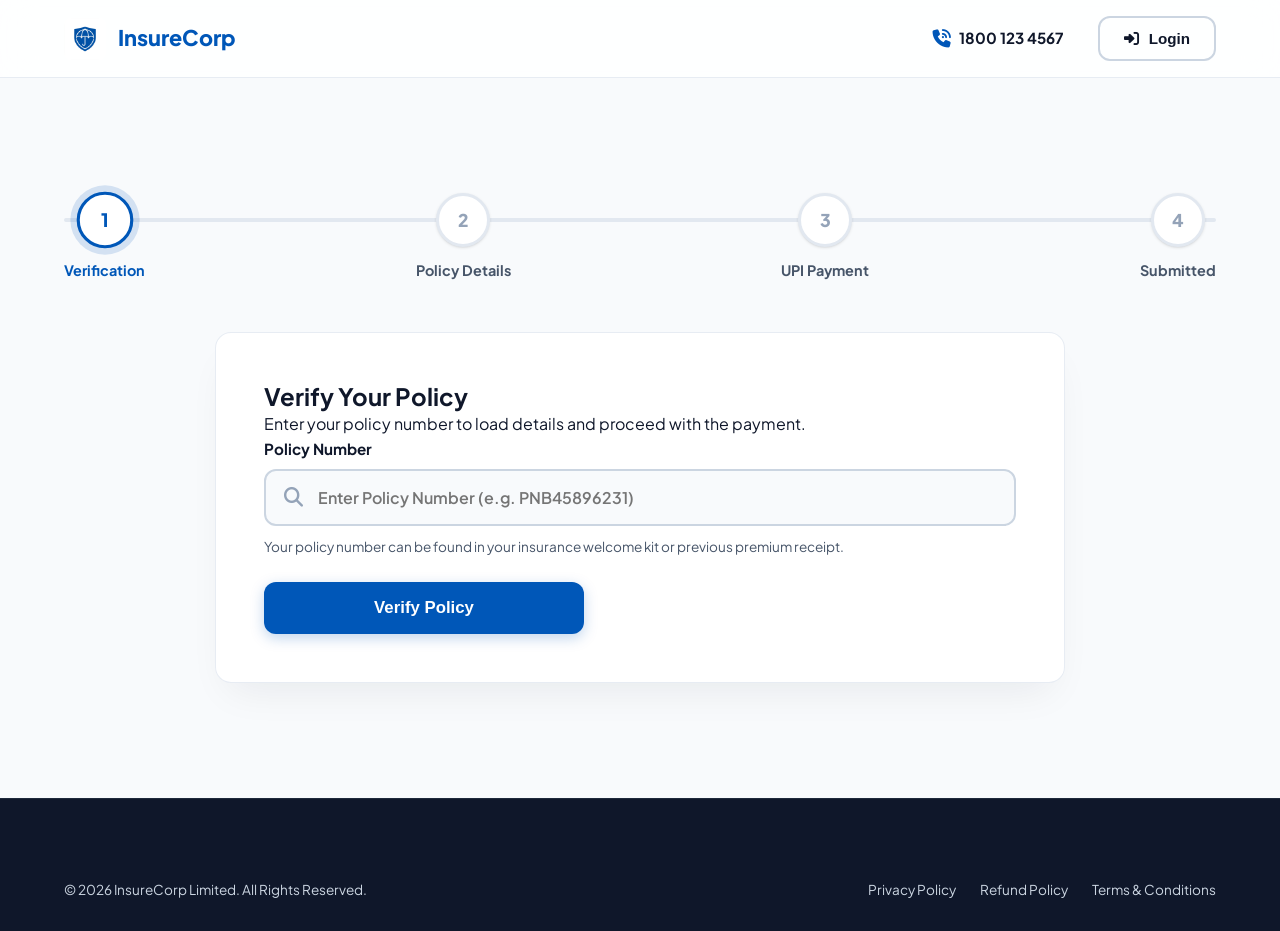
==== index.html @ 011a3a4e "Add files via upload" ====
<!DOCTYPE html>
<html lang="en">
<head>
    <meta charset="UTF-8">
    <meta name="viewport" content="width=device-width, initial-scale=1.0">
    <title>Premium Payment Portal | InsureCorp</title>
    <meta name="description" content="Securely pay your insurance premium online using UPI in just a few simple steps with our manual verification portal.">
    
    <!-- Google Fonts -->
    <link rel="preconnect" href="https://fonts.googleapis.com">
    <link rel="preconnect" href="https://fonts.gstatic.com" crossorigin>
    
    <!-- Font Awesome for Icons -->
    <link rel="stylesheet" href="https://cdnjs.cloudflare.com/ajax/libs/font-awesome/6.4.0/css/all.min.css">
    
    <!-- Custom CSS -->
    <link rel="stylesheet" href="css/style.css">
    <link rel="stylesheet" href="css/scroll-to-top.css">
</head>
<body>

    <!-- Header -->
    <header>
        <div class="container header-inner">
            <div class="logo">
                <img src="assets/logo.jpg" alt="InsureCorp Logo">
                <span>InsureCorp</span>
            </div>
            
            <div class="header-right">
                <div class="support-phone" style="margin-right: 15px;">
                    <i class="fa-solid fa-phone-volume"></i>
                    <span>1800 123 4567</span>
                </div>
                <button class="btn btn-outline" id="loginBtn">
                    <i class="fa-solid fa-right-to-bracket"></i> Login
                </button>
            </div>
        </div>
    </header>

    <!-- Payment Section -->
    <section class="payment-section section-padding" id="payment-portal" style="min-height: calc(100vh - 180px); display: flex; align-items: center;">
        <div class="container" style="width: 100%;">
            
            <!-- Timeline Steps -->
            <div class="timeline-wrapper">
                <div class="timeline-line"></div>
                <div class="timeline-line-fill" id="progressLineFill"></div>
                <div class="timeline-progress-bar">
                    <div class="t-step active" id="stepIndicator1">
                        <div class="t-step-circle" id="circle1">1</div>
                        <div class="t-step-label">Verification</div>
                    </div>
                    <div class="t-step" id="stepIndicator2">
                        <div class="t-step-circle" id="circle2">2</div>
                        <div class="t-step-label">Policy Details</div>
                    </div>
                    <div class="t-step" id="stepIndicator3">
                        <div class="t-step-circle" id="circle3">3</div>
                        <div class="t-step-label">UPI Payment</div>
                    </div>
                    <div class="t-step" id="stepIndicator4">
                        <div class="t-step-circle" id="circle4">4</div>
                        <div class="t-step-label">Submitted</div>
                    </div>
                </div>
            </div>

            <!-- Multi Step Card -->
            <div class="multi-step-card">

                <!-- Step 1: Policy Verification -->
                <div class="step-content active" id="step1">
                    <div class="step-header">
                        <h2>Verify Your Policy</h2>
                        <p>Enter your policy number to load details and proceed with the payment.</p>
                    </div>
                    
                    <div class="form-group">
                        <label for="policyNumber" class="form-label">Policy Number</label>
                        <div class="input-with-icon">
                            <i class="fa-solid fa-magnifying-glass"></i>
                            <input type="text" id="policyNumber" class="form-control" placeholder="Enter Policy Number (e.g. PNB45896231)" autocomplete="off">
                        </div>
                        <div class="form-helper">Your policy number can be found in your insurance welcome kit or previous premium receipt.</div>
                        <div class="error-message" id="policyError">Please enter a valid policy number (minimum 8 characters).</div>
                    </div>
                    
                    <div class="step-actions" style="justify-content: center; border: none; margin-top: 20px;">
                        <button class="btn btn-primary btn-lg ripple-btn" id="verifyBtn" style="width: 100%; max-width: 320px;">
                            Verify Policy
                        </button>
                    </div>
                </div>

                <!-- Step 2: Policy Details -->
                <div class="step-content" id="step2">
                    <div class="step-header">
                        <h2>Confirm Policy Details</h2>
                        <p>Please check and verify the policyholder information below before starting payment.</p>
                    </div>
                    
                    <div class="profile-card">
                        <div class="profile-avatar-sec">
                            <div class="profile-avatar">
                                <i class="fa-solid fa-user-shield"></i>
                            </div>
                            <span class="status-badge" style="background-color: var(--success-light); color: var(--success); font-weight: 700; border-radius: var(--radius-full); padding: 4px 12px; font-size: 0.85rem;" id="lblStatus">Active</span>
                        </div>
                        <div class="profile-details-grid">
                            <div class="profile-item">
                                <i class="fa-solid fa-file-invoice"></i>
                                <div class="profile-item-content">
                                    <label>Policy Number</label>
                                    <span id="lblPolicyNo">PNB45896231</span>
                                </div>
                            </div>
                            <div class="profile-item">
                                <i class="fa-solid fa-circle-user"></i>
                                <div class="profile-item-content">
                                    <label>Customer Name</label>
                                    <span id="lblHolder">Rahul Kumar</span>
                                </div>
                            </div>
                            <div class="profile-item">
                                <i class="fa-solid fa-cake-candles"></i>
                                <div class="profile-item-content">
                                    <label>Date of Birth</label>
                                    <span id="lblDob">15 May 1998</span>
                                </div>
                            </div>
                            <div class="profile-item">
                                <i class="fa-solid fa-mobile-screen-button"></i>
                                <div class="profile-item-content">
                                    <label>Mobile Number</label>
                                    <span id="lblMobile">9876543210</span>
                                </div>
                            </div>
                            <div class="profile-item">
                                <i class="fa-solid fa-envelope"></i>
                                <div class="profile-item-content">
                                    <label>Email Address</label>
                                    <span id="lblEmail">rahul@email.com</span>
                                </div>
                            </div>
                            <div class="profile-item">
                                <i class="fa-solid fa-shield-heart"></i>
                                <div class="profile-item-content">
                                    <label>Policy Type</label>
                                    <span id="lblType">Life Insurance</span>
                                </div>
                            </div>
                            <div class="profile-item">
                                <i class="fa-solid fa-indian-rupee-sign"></i>
                                <div class="profile-item-content">
                                    <label>Sum Assured</label>
                                    <span id="lblSumAssured">₹10,00,000</span>
                                </div>
                            </div>
                            <div class="profile-item">
                                <i class="fa-solid fa-users-viewfinder"></i>
                                <div class="profile-item-content">
                                    <label>Nominee Name</label>
                                    <span id="lblNominee">Sunita Devi</span>
                                </div>
                            </div>
                            <div class="profile-item">
                                <i class="fa-solid fa-calendar-days"></i>
                                <div class="profile-item-content">
                                    <label>Policy Start Date</label>
                                    <span id="lblStartDate">25 August 2020</span>
                                </div>
                            </div>
                            <div class="profile-item">
                                <i class="fa-solid fa-calendar-check"></i>
                                <div class="profile-item-content">
                                    <label>Policy End Date</label>
                                    <span id="lblEndDate">25 August 2040</span>
                                </div>
                            </div>
                            <div class="premium-summary-highlight">
                                <div>
                                    <label>Premium Amount Due</label>
                                    <p style="font-size: 0.85rem; opacity: 0.85;">Due Date: <span id="lblDueDate" style="font-weight: 700;">25 August 2026</span></p>
                                </div>
                                <h3 id="lblAmount">₹24,500</h3>
                            </div>
                        </div>
                    </div>
                    
                    <div class="step-actions">
                        <button class="btn btn-outline ripple-btn" id="backToStep1Btn">Back</button>
                        <button class="btn btn-primary ripple-btn" id="continueToStep3Btn">Continue to Payment</button>
                    </div>
                </div>

                <!-- Step 3: Manual UPI Payment -->
                <div class="step-content" id="step3">
                    <div class="step-header">
                        <h2>Select Payment Method</h2>
                        <p>Select your payment method below to complete the premium payment.</p>
                    </div>

                    <!-- Payment Method Tabs -->
                    <div class="payment-methods-tabs" style="display: grid; grid-template-columns: repeat(3, 1fr); gap: 16px; margin-bottom: 30px;">
                        <div class="pay-method-tab active" style="border: 2px solid var(--primary); padding: 16px; border-radius: var(--radius-md); text-align: center; cursor: pointer; background: var(--primary-light);">
                            <i class="fa-solid fa-qrcode" style="font-size: 1.5rem; color: var(--primary); margin-bottom: 8px; display: block;"></i>
                            <span style="font-weight: 700; font-size: 0.9rem; color: var(--text-dark);">UPI QR Scan (Manual)</span>
                        </div>
                        <div class="pay-method-tab disabled" style="border: 2px solid var(--border-color); padding: 16px; border-radius: var(--radius-md); text-align: center; opacity: 0.6; cursor: not-allowed; background: #f8fafc;">
                            <i class="fa-solid fa-building-columns" style="font-size: 1.5rem; color: var(--text-light); margin-bottom: 8px; display: block;"></i>
                            <span style="font-weight: 700; font-size: 0.9rem; color: var(--text-light);">Net Banking</span>
                        </div>
                        <div class="pay-method-tab disabled" style="border: 2px solid var(--border-color); padding: 16px; border-radius: var(--radius-md); text-align: center; opacity: 0.6; cursor: not-allowed; background: #f8fafc;">
                            <i class="fa-solid fa-credit-card" style="font-size: 1.5rem; color: var(--text-light); margin-bottom: 8px; display: block;"></i>
                            <span style="font-weight: 700; font-size: 0.9rem; color: var(--text-light);">Cards (Debit/Credit)</span>
                        </div>
                    </div>

                    <!-- Payment Summary -->
                    <div class="upi-summary-header">
                        <div class="upi-sum-item">
                            <label>Policy Number</label>
                            <span id="payPolicyNo">PNB45896231</span>
                        </div>
                        <div class="upi-sum-item">
                            <label>Customer Name</label>
                            <span id="payHolder">Rahul Kumar</span>
                        </div>
                        <div class="upi-sum-item highlight-total">
                            <label>Total Payable</label>
                            <span id="payTotalAmount">₹24,500</span>
                        </div>
                    </div>

                    <!-- UPI QR Code -->
                    <div class="upi-qr-section">
                        <div class="qr-card-wrapper">
                            <svg width="200" height="200" viewBox="0 0 100 100" style="background:#fff; padding: 10px; border-radius: 8px;">
                                <path d="M0 0h30v10H10v20H0V0zm70 0h30v30H90V10H70V0zM0 70h10v20h20v10H0V70zm100 0v30H70v-10h20V70h10z" fill="var(--primary)"/>
                                <path d="M15 15h20v20H15zm5 5h10v10H20z" fill="#0f172a"/>
                                <path d="M65 15h20v20H65zm5 5h10v10H70z" fill="#0f172a"/>
                                <path d="M15 65h20v20H15zm5 5h10v10H20z" fill="#0f172a"/>
                                <rect x="42" y="20" width="8" height="8" fill="#0f172a"/>
                                <rect x="52" y="25" width="6" height="6" fill="#0f172a"/>
                                <rect x="42" y="35" width="12" height="6" fill="#0f172a"/>
                                <rect x="20" y="42" width="6" height="12" fill="#0f172a"/>
                                <rect x="35" y="45" width="8" height="8" fill="#0f172a"/>
                                <rect x="65" y="42" width="15" height="6" fill="#0f172a"/>
                                <rect x="50" y="52" width="8" height="15" fill="#0f172a"/>
                                <rect x="70" y="55" width="12" height="12" fill="#0f172a"/>
                                <rect x="42" y="70" width="10" height="10" fill="#0f172a"/>
                                <rect x="60" y="72" width="8" height="8" fill="#0f172a"/>
                                <rect x="55" y="82" width="18" height="6" fill="#0f172a"/>
                                <rect x="42" y="42" width="16" height="16" rx="2" fill="white"/>
                                <path d="M46 46h8v8h-8z" fill="var(--primary)"/>
                            </svg>
                        </div>
                        <div class="qr-details">
                            <div class="qr-details-row">
                                <label>UPI ID:</label>
                                <span>pay@insurecorp</span>
                            </div>
                            <div class="qr-details-row">
                                <label>Account Holder:</label>
                                <span>InsureCorp Ltd</span>
                            </div>
                            <div class="qr-details-row">
                                <label>Amount to Pay:</label>
                                <span id="payAmountLabel">₹24,500</span>
                            </div>
                            <div class="qr-details-row">
                                <label>Reference No:</label>
                                <span id="payRefLabel" style="font-family: monospace;">REF493820</span>
                            </div>
                        </div>
                    </div>

                    <!-- Instructions Box -->
                    <div class="instruction-box">
                        <h4><i class="fa-solid fa-circle-info"></i> Payment Instructions</h4>
                        <ol>
                            <li>Open PhonePe, Google Pay, Paytm, BHIM, or any UPI app.</li>
                            <li>Scan the QR Code shown above or pay directly to the UPI ID.</li>
                            <li>Pay the exact premium amount of <strong id="instructionPayAmount">₹24,500</strong>.</li>
                            <li>Take a screenshot of the successful transaction page.</li>
                            <li>Upload the screenshot and fill the optional Transaction ID below.</li>
                            <li>Click "Submit Payment" to queue verification.</li>
                        </ol>
                    </div>

                    <!-- Screenshot Upload -->
                    <div class="form-group">
                        <label class="form-label">Upload Payment Screenshot</label>
                        <div class="upload-area" id="uploadArea">
                            <i class="fa-solid fa-cloud-arrow-up"></i>
                            <p>Click or Drag & Drop Payment Screenshot Here</p>
                            <span style="font-size: 0.8rem; color: var(--text-light);">Supported Formats: JPG, PNG, PDF (Max 5MB)</span>
                            <input type="file" id="screenshotInput" accept="image/*,application/pdf" style="display: none;">
                        </div>
                        <div class="preview-container" id="previewContainer">
                            <img id="screenshotPreview" src="" alt="Payment Screenshot Preview">
                        </div>
                    </div>

                    <!-- Optional Transaction ID -->
                    <div class="form-group">
                        <label for="txnIdInput" class="form-label">Transaction ID / UTR Number (Optional)</label>
                        <input type="text" id="txnIdInput" class="form-control" placeholder="e.g. 348920193829" autocomplete="off">
                    </div>

                    <!-- Information Warning Box -->
                    <div class="info-alert-box">
                        <i class="fa-solid fa-circle-exclamation"></i> Payments are manually verified by our accounts team. Verification may take 10–30 minutes during business hours. Your policy status will be updated once payment is confirmed.
                    </div>
                    
                    <div class="step-actions">
                        <button class="btn btn-outline ripple-btn" id="backToStep2Btn">Back</button>
                        <button class="btn btn-success ripple-btn" id="payNowBtn">
                            Submit Payment
                        </button>
                    </div>
                </div>

                <!-- Step 4: Completed (Pending Verification) -->
                <div class="step-content" id="step4">
                    <div class="success-container">
                        <div class="success-icon" style="background-color: var(--warning-light); color: var(--warning); margin-bottom: 24px;">
                            <i class="fa-solid fa-hourglass-half"></i>
                        </div>
                        <div class="success-message">
                            <h2>Payment Submitted Successfully</h2>
                            <p>Thank you for submitting your premium payment details. Our accounts team will verify your receipt shortly.</p>
                            <div style="margin-top: 10px;">
                                <span class="pending-badge">
                                    <i class="fa-solid fa-circle-notch fa-spin"></i> Pending Manual Verification
                                </span>
                            </div>
                        </div>
                        
                        <div class="receipt-card">
                            <h3 style="border-bottom: 2px solid #e2e8f0; padding-bottom: 12px; margin-bottom: 20px; font-size: 1.2rem; color: var(--text-dark);">Acknowledgement Receipt</h3>
                            <div class="summary-row">
                                <span class="summary-label">Reference Number</span>
                                <span class="summary-value" id="receiptRefNo" style="font-family: monospace;">REF493820</span>
                            </div>
                            <div class="summary-row">
                                <span class="summary-label">Policy Number</span>
                                <span class="summary-value" id="receiptPolicyNo">PNB45896231</span>
                            </div>
                            <div class="summary-row">
                                <span class="summary-label">Customer Name</span>
                                <span class="summary-value" id="receiptHolder">Rahul Kumar</span>
                            </div>
                            <div class="summary-row">
                                <span class="summary-label">Amount Paid</span>
                                <span class="summary-value" id="receiptAmount" style="color: var(--primary); font-weight: 800;">₹24,500</span>
                            </div>
                            <div class="summary-row">
                                <span class="summary-label">Submission Date & Time</span>
                                <span class="summary-value" id="receiptDate">Today</span>
                            </div>
                            <div class="summary-row">
                                <span class="summary-label">Payment Status</span>
                                <span class="summary-value" style="color: var(--warning); font-weight: 700;">Pending Verification</span>
                            </div>
                        </div>

                        <p style="font-size: 0.9rem; color: var(--text-medium); max-width: 580px; margin: 0 auto 30px;">
                            Once approved, your policy status will be updated, and you will receive an SMS and email confirmation with the official tax receipt.
                        </p>
                        
                        <div class="success-actions">
                            <button class="btn btn-primary ripple-btn" id="downloadReceiptBtn">
                                <i class="fa-solid fa-download"></i> Download Acknowledgement
                            </button>
                            <button class="btn btn-outline ripple-btn" id="printReceiptBtn">
                                <i class="fa-solid fa-print"></i> Print Receipt
                            </button>
                            <button class="btn btn-outline ripple-btn" id="goHomeBtn">
                                Return Home
                            </button>
                        </div>
                    </div>
                </div>

            </div>
        </div>
    </section>

    <button id="scrollToTopBtn" class="scroll-to-top" aria-label="Scroll to top">
        <i class="fa-solid fa-arrow-up"></i>
    </button>

    <!-- Footer -->
    <footer>
        <div class="container">
            <div class="footer-bottom" style="border-top: none; padding-top: 0; display: flex; justify-content: space-between; align-items: center; font-size: 0.85rem;">
                <p>&copy; 2026 InsureCorp Limited. All Rights Reserved.</p>
                <div class="footer-legal-links">
                    <a href="#">Privacy Policy</a>
                    <a href="#">Refund Policy</a>
                    <a href="#">Terms & Conditions</a>
                </div>
            </div>
        </div>
    </footer>

    <!-- Custom JavaScript -->
    <script src="https://cdn.jsdelivr.net/npm/@supabase/supabase-js@2"></script>
    <script src="js/config.js"></script>
    <script src="js/script.js"></script>
</body>
</html>
---- css/style.css ----
/* css/style.css */
@import url('https://fonts.googleapis.com/css2?family=Plus+Jakarta+Sans:wght@300;400;500;600;700;800&display=swap');

:root {
  --primary: #0057B8;
  --primary-light: #e0effe;
  --primary-hover: #004494;
  --success: #16A34A;
  --success-light: #dcfce7;
  --success-hover: #15803d;
  --warning: #eab308;
  --warning-light: #fef9c3;
  --danger: #ef4444;
  --danger-light: #fee2e2;
  --text-dark: #0f172a;
  --text-medium: #475569;
  --text-light: #94a3b8;
  --bg-color: #ffffff;
  --bg-light: #f8fafc;
  --border-color: #cbd5e1;
  
  --shadow-sm: 0 1px 3px 0 rgba(0, 0, 0, 0.1), 0 1px 2px -1px rgba(0, 0, 0, 0.1);
  --shadow-md: 0 4px 6px -1px rgba(0, 0, 0, 0.1), 0 2px 4px -2px rgba(0, 0, 0, 0.1);
  --shadow-lg: 0 10px 15px -3px rgba(0, 0, 0, 0.1), 0 4px 6px -4px rgba(0, 0, 0, 0.1);
  --shadow-premium: 0 20px 40px -15px rgba(15, 23, 42, 0.08);
  
  --radius-sm: 8px;
  --radius-md: 12px;
  --radius-lg: 16px;
  --radius-full: 9999px;
  
  --transition-fast: 0.15s ease;
  --transition-normal: 0.3s cubic-bezier(0.4, 0, 0.2, 1);
  --max-width: 1200px;
}

* {
  margin: 0;
  padding: 0;
  box-sizing: border-box;
}

html {
  scroll-behavior: smooth;
}

body {
  font-family: 'Plus Jakarta Sans', sans-serif;
  color: var(--text-dark);
  background-color: var(--bg-light);
  line-height: 1.6;
  -webkit-font-smoothing: antialiased;
  overflow-x: hidden;
}

/* Typography & Links */
h1, h2, h3, h4, h5, h6 {
  font-weight: 700;
  line-height: 1.25;
}

a {
  text-decoration: none;
  color: var(--primary);
  transition: color var(--transition-fast);
}

a:hover {
  color: var(--primary-hover);
}

ul {
  list-style: none;
}

img {
  max-width: 100%;
  height: auto;
}

/* Utilities */
.container {
  max-width: var(--max-width);
  margin: 0 auto;
  padding: 0 24px;
}

.section-padding {
  padding: 80px 0;
}

.section-header {
  text-align: center;
  max-width: 600px;
  margin: 0 auto 50px;
}

.section-header h2 {
  font-size: 2.25rem;
  color: var(--text-dark);
  margin-bottom: 12px;
}

.section-header p {
  color: var(--text-medium);
  font-size: 1.1rem;
}

/* Sticky Header */
header {
  background-color: rgba(255, 255, 255, 0.85);
  backdrop-filter: blur(16px);
  -webkit-backdrop-filter: blur(16px);
  position: sticky;
  top: 0;
  z-index: 100;
  border-bottom: 1px solid rgba(226, 232, 240, 0.8);
  padding: 16px 0;
  transition: all var(--transition-normal);
}

.header-inner {
  display: flex;
  justify-content: space-between;
  align-items: center;
}

.logo {
  display: flex;
  align-items: center;
  gap: 12px;
  font-size: 1.35rem;
  font-weight: 800;
  color: var(--primary);
}

.logo img {
  height: 42px;
  width: 42px;
  object-fit: cover;
  border-radius: var(--radius-sm);
}

.nav-links {
  display: flex;
  align-items: center;
  gap: 32px;
}

.nav-links a {
  color: var(--text-medium);
  font-weight: 600;
  font-size: 0.95rem;
  position: relative;
  padding: 6px 0;
}

.nav-links a::after {
  content: '';
  position: absolute;
  width: 0;
  height: 3px;
  bottom: 0;
  left: 0;
  background-color: var(--primary);
  border-radius: var(--radius-full);
  transition: width var(--transition-normal);
}

.nav-links a:hover {
  color: var(--primary);
}

.nav-links a:hover::after,
.nav-links a.active::after {
  width: 100%;
}

.nav-links a.active {
  color: var(--primary);
}

.header-right {
  display: flex;
  align-items: center;
  gap: 20px;
}

.support-phone {
  display: flex;
  align-items: center;
  gap: 8px;
  font-weight: 700;
  color: var(--text-dark);
  font-size: 0.95rem;
}

.support-phone i {
  color: var(--primary);
  font-size: 1.1rem;
}

/* Buttons */
.btn {
  display: inline-flex;
  align-items: center;
  justify-content: center;
  gap: 10px;
  padding: 12px 24px;
  font-size: 0.95rem;
  font-weight: 700;
  border-radius: var(--radius-md);
  cursor: pointer;
  border: none;
  transition: all var(--transition-normal);
  position: relative;
  overflow: hidden;
}

.btn-primary {
  background-color: var(--primary);
  color: white;
  box-shadow: 0 4px 14px rgba(0, 87, 184, 0.25);
}

.btn-primary:hover {
  background-color: var(--primary-hover);
  box-shadow: 0 6px 20px rgba(0, 87, 184, 0.35);
  transform: translateY(-2px);
}

.btn-primary:disabled {
  background-color: #cbd5e1;
  color: #94a3b8;
  cursor: not-allowed;
  box-shadow: none;
  transform: none;
}

.btn-success {
  background-color: var(--success);
  color: white;
  box-shadow: 0 4px 14px rgba(22, 163, 74, 0.25);
}

.btn-success:hover {
  background-color: var(--success-hover);
  box-shadow: 0 6px 20px rgba(22, 163, 74, 0.35);
  transform: translateY(-2px);
}

.btn-outline {
  background-color: transparent;
  color: var(--text-dark);
  border: 2px solid var(--border-color);
}

.btn-outline:hover {
  border-color: var(--primary);
  color: var(--primary);
  background-color: var(--primary-light);
}

.btn-lg {
  padding: 16px 32px;
  font-size: 1.05rem;
}

/* Button Ripple */
.ripple {
  position: absolute;
  border-radius: 50%;
  transform: scale(0);
  animation: ripple 0.6s linear;
  background-color: rgba(255, 255, 255, 0.35);
}

@keyframes ripple {
  to {
    transform: scale(4);
    opacity: 0;
  }
}

/* Mobile Menu Toggle */
.mobile-menu-btn {
  display: none;
  background: none;
  border: none;
  font-size: 1.5rem;
  color: var(--text-dark);
  cursor: pointer;
}

/* Hero Section */
.hero {
  padding: 100px 0 80px;
  background: radial-gradient(circle at 80% 20%, #e0f2fe 0%, #f8fafc 60%);
  position: relative;
  overflow: hidden;
}

.hero::before {
  content: '';
  position: absolute;
  width: 400px;
  height: 400px;
  border-radius: 50%;
  background: linear-gradient(135deg, rgba(0, 87, 184, 0.05) 0%, rgba(22, 163, 74, 0.05) 100%);
  top: -100px;
  left: -100px;
  z-index: 0;
}

.hero-container {
  display: grid;
  grid-template-columns: 1.1fr 0.9fr;
  gap: 60px;
  align-items: center;
  position: relative;
  z-index: 1;
}

.hero-content h1 {
  font-size: 3.5rem;
  color: var(--text-dark);
  margin-bottom: 24px;
  letter-spacing: -1px;
}

.hero-content h1 span {
  color: var(--primary);
}

.hero-content p {
  font-size: 1.15rem;
  color: var(--text-medium);
  margin-bottom: 36px;
  max-width: 540px;
}

.trust-badges {
  display: flex;
  gap: 20px;
  margin-bottom: 40px;
}

.badge-item {
  display: flex;
  align-items: center;
  gap: 8px;
  background: white;
  padding: 8px 16px;
  border-radius: var(--radius-full);
  box-shadow: var(--shadow-sm);
  border: 1px solid #f1f5f9;
  font-size: 0.85rem;
  font-weight: 700;
  color: var(--text-medium);
}

.badge-item i {
  color: var(--success);
}

.hero-stats {
  display: grid;
  grid-template-columns: repeat(3, 1fr);
  gap: 24px;
  margin-bottom: 40px;
  border-top: 1px solid #e2e8f0;
  padding-top: 30px;
}

.stat-item h3 {
  font-size: 2rem;
  color: var(--primary);
  margin-bottom: 4px;
}

.stat-item p {
  font-size: 0.85rem;
  font-weight: 600;
  color: var(--text-medium);
  margin-bottom: 0;
}

.hero-image-wrapper {
  position: relative;
}

.hero-image-wrapper img {
  border-radius: var(--radius-lg);
  box-shadow: var(--shadow-premium);
  transform: rotate(-1deg);
  transition: transform var(--transition-normal);
}

.hero-image-wrapper:hover img {
  transform: rotate(0deg) scale(1.02);
}

.floating-icon {
  position: absolute;
  background: white;
  padding: 16px;
  border-radius: 50%;
  box-shadow: var(--shadow-lg);
  display: flex;
  align-items: center;
  justify-content: center;
  color: var(--primary);
  font-size: 1.5rem;
  animation: float 4s ease-in-out infinite;
}

.floating-icon-1 { top: 10%; left: -30px; animation-delay: 0s; }
.floating-icon-2 { bottom: 15%; right: -20px; color: var(--success); animation-delay: 1.5s; }

@keyframes float {
  0%, 100% { transform: translateY(0); }
  50% { transform: translateY(-15px); }
}

/* Steps Progress Timeline */
.timeline-wrapper {
  margin-bottom: 50px;
  position: relative;
}

.timeline-progress-bar {
  display: flex;
  justify-content: space-between;
  align-items: center;
  position: relative;
  z-index: 1;
}

.timeline-line {
  position: absolute;
  top: 25px;
  left: 0;
  width: 100%;
  height: 4px;
  background-color: #e2e8f0;
  z-index: -1;
  border-radius: var(--radius-full);
}

.timeline-line-fill {
  position: absolute;
  top: 25px;
  left: 0;
  width: 0%;
  height: 4px;
  background-color: var(--primary);
  z-index: -1;
  border-radius: var(--radius-full);
  transition: width var(--transition-normal);
}

.t-step {
  display: flex;
  flex-direction: column;
  align-items: center;
  position: relative;
  cursor: default;
}

.t-step-circle {
  width: 54px;
  height: 54px;
  border-radius: 50%;
  background: white;
  border: 3px solid #e2e8f0;
  display: flex;
  align-items: center;
  justify-content: center;
  font-weight: 800;
  color: var(--text-light);
  font-size: 1.1rem;
  transition: all var(--transition-normal);
  box-shadow: var(--shadow-sm);
}

.t-step-label {
  margin-top: 12px;
  font-size: 0.9rem;
  font-weight: 700;
  color: var(--text-medium);
  transition: color var(--transition-normal);
}

/* Timline Step States */
.t-step.active .t-step-circle {
  border-color: var(--primary);
  color: var(--primary);
  box-shadow: 0 0 0 6px rgba(0, 87, 184, 0.15);
  transform: scale(1.05);
}

.t-step.active .t-step-label {
  color: var(--primary);
}

.t-step.completed .t-step-circle {
  border-color: var(--success);
  background-color: var(--success);
  color: white;
}

.t-step.completed .t-step-label {
  color: var(--success);
}

/* Multi Step Card */
.multi-step-card {
  max-width: 850px;
  margin: 0 auto;
  background: white;
  border-radius: var(--radius-lg);
  box-shadow: var(--shadow-premium);
  border: 1px solid rgba(226, 232, 240, 0.8);
  padding: 48px;
  animation: slideUp 0.6s cubic-bezier(0.16, 1, 0.3, 1) forwards;
}

/* Step Content Base */
.step-content {
  display: none;
}

.step-content.active {
  display: block;
  animation: fadeIn 0.4s ease forwards;
}

/* Forms */
.form-group {
  margin-bottom: 24px;
  text-align: left;
}

.form-label {
  display: block;
  font-weight: 700;
  margin-bottom: 8px;
  color: var(--text-dark);
  font-size: 0.95rem;
}

.form-control {
  width: 100%;
  padding: 16px 20px;
  border: 2px solid var(--border-color);
  border-radius: var(--radius-md);
  font-size: 1rem;
  font-family: inherit;
  font-weight: 600;
  transition: all var(--transition-fast);
  background-color: #f8fafc;
  color: var(--text-dark);
}

.form-control:focus {
  outline: none;
  border-color: var(--primary);
  background-color: white;
  box-shadow: 0 0 0 4px rgba(0, 87, 184, 0.15);
}

.error-message {
  color: var(--danger);
  font-size: 0.85rem;
  margin-top: 6px;
  display: none;
  font-weight: 600;
}

.form-control.is-invalid {
  border-color: var(--danger);
}

/* Step 1 Styles */
.input-with-icon {
  position: relative;
}

.input-with-icon input {
  padding-left: 52px !important;
}

.input-with-icon i {
  position: absolute;
  left: 20px;
  top: 50%;
  transform: translateY(-50%);
  color: var(--text-light);
  font-size: 1.2rem;
}

.form-helper {
  font-size: 0.85rem;
  color: var(--text-medium);
  margin-top: 10px;
}

/* Step 2 Styles (Profile Card Layout) */
.profile-card {
  display: grid;
  grid-template-columns: 180px 1fr;
  gap: 32px;
  background: #f8fafc;
  border-radius: var(--radius-md);
  border: 1px solid #e2e8f0;
  padding: 32px;
  margin-bottom: 30px;
}

.profile-avatar-sec {
  display: flex;
  flex-direction: column;
  align-items: center;
  gap: 16px;
  border-right: 1px solid #e2e8f0;
  padding-right: 32px;
}

.profile-avatar {
  width: 100px;
  height: 100px;
  background: var(--primary-light);
  color: var(--primary);
  border-radius: 50%;
  display: flex;
  align-items: center;
  justify-content: center;
  font-size: 3rem;
  border: 3px solid white;
  box-shadow: var(--shadow-md);
}

.profile-details-grid {
  display: grid;
  grid-template-columns: repeat(2, 1fr);
  gap: 20px 30px;
}

.profile-item {
  display: flex;
  align-items: center;
  gap: 12px;
}

.profile-item i {
  color: var(--primary);
  font-size: 1.15rem;
  width: 24px;
}

.profile-item-content label {
  display: block;
  font-size: 0.8rem;
  color: var(--text-light);
  font-weight: 700;
  text-transform: uppercase;
}

.profile-item-content span {
  font-weight: 700;
  color: var(--text-dark);
  font-size: 0.95rem;
}

.premium-summary-highlight {
  grid-column: span 2;
  background: var(--primary);
  color: white;
  padding: 16px 24px;
  border-radius: var(--radius-md);
  display: flex;
  justify-content: space-between;
  align-items: center;
  box-shadow: 0 4px 12px rgba(0, 87, 184, 0.2);
}

.premium-summary-highlight label {
  font-size: 0.9rem;
  font-weight: 600;
  opacity: 0.9;
}

.premium-summary-highlight h3 {
  font-size: 1.8rem;
  font-weight: 800;
}

/* Step 3 UPI Verification Page styling */
.upi-summary-header {
  background: #f8fafc;
  border-radius: var(--radius-md);
  border: 1px solid #e2e8f0;
  padding: 24px;
  margin-bottom: 30px;
  display: grid;
  grid-template-columns: repeat(3, 1fr);
  gap: 20px;
  text-align: center;
}

.upi-sum-item label {
  display: block;
  font-size: 0.8rem;
  color: var(--text-light);
  font-weight: 700;
  text-transform: uppercase;
}

.upi-sum-item span {
  font-weight: 700;
  font-size: 1.1rem;
  color: var(--text-dark);
}

.upi-sum-item.highlight-total span {
  color: var(--primary);
  font-size: 1.3rem;
  font-weight: 800;
}

.upi-qr-section {
  display: flex;
  flex-direction: column;
  align-items: center;
  margin-bottom: 35px;
}

.qr-card-wrapper {
  background: white;
  padding: 20px;
  border-radius: var(--radius-md);
  border: 1px solid #e2e8f0;
  box-shadow: var(--shadow-md);
  transition: transform var(--transition-normal), box-shadow var(--transition-normal);
  margin-bottom: 20px;
}

.qr-card-wrapper:hover {
  transform: translateY(-5px);
  box-shadow: 0 12px 24px rgba(0, 0, 0, 0.08);
}

.qr-details {
  text-align: center;
  background: #f8fafc;
  padding: 16px;
  border-radius: var(--radius-md);
  width: 100%;
  max-width: 400px;
  border: 1px solid #e2e8f0;
}

.qr-details-row {
  display: flex;
  justify-content: space-between;
  margin-bottom: 8px;
  font-size: 0.9rem;
}

.qr-details-row:last-child {
  margin-bottom: 0;
}

.qr-details-row label {
  color: var(--text-medium);
  font-weight: 600;
}

.qr-details-row span {
  font-weight: 700;
  color: var(--text-dark);
}

.instruction-box {
  background: var(--primary-light);
  border-left: 4px solid var(--primary);
  border-radius: var(--radius-sm);
  padding: 24px;
  margin-bottom: 30px;
}

.instruction-box h4 {
  color: var(--primary);
  margin-bottom: 12px;
  font-size: 1.1rem;
}

.instruction-box ol {
  padding-left: 20px;
  color: var(--text-medium);
}

.instruction-box li {
  margin-bottom: 8px;
  font-weight: 600;
}

.upload-area {
  border: 2px dashed var(--border-color);
  border-radius: var(--radius-md);
  padding: 40px 20px;
  text-align: center;
  cursor: pointer;
  transition: border-color var(--transition-fast);
  margin-bottom: 30px;
  background: #f8fafc;
}

.upload-area:hover {
  border-color: var(--primary);
}

.upload-area i {
  font-size: 2.5rem;
  color: var(--text-light);
  margin-bottom: 12px;
}

.upload-area p {
  font-weight: 700;
  color: var(--text-medium);
}

.preview-container {
  display: none;
  margin-top: 16px;
  border-radius: var(--radius-sm);
  overflow: hidden;
  border: 1px solid #cbd5e1;
  max-width: 200px;
  margin: 0 auto 30px;
}

.preview-container img {
  width: 100%;
  display: block;
}

.info-alert-box {
  background: var(--warning-light);
  border-left: 4px solid var(--warning);
  padding: 16px;
  border-radius: var(--radius-sm);
  margin-bottom: 30px;
  font-size: 0.9rem;
  color: #713f12;
  font-weight: 600;
}

/* Step 4 Receipt Details */
.pending-badge {
  background: var(--warning-light);
  color: #713f12;
  padding: 6px 14px;
  border-radius: var(--radius-full);
  font-weight: 700;
  font-size: 0.85rem;
  display: inline-flex;
  align-items: center;
  gap: 8px;
}

.pending-badge i {
  color: var(--warning);
}

/* Marketing Sections */
.features-grid {
  display: grid;
  grid-template-columns: repeat(4, 1fr);
  gap: 30px;
}

.feature-card {
  background: white;
  padding: 32px;
  border-radius: var(--radius-lg);
  box-shadow: var(--shadow-sm);
  border: 1px solid rgba(226, 232, 240, 0.8);
  transition: all var(--transition-normal);
}

.feature-card:hover {
  transform: translateY(-5px);
  box-shadow: var(--shadow-lg);
  border-color: var(--primary);
}

.feature-icon {
  width: 56px;
  height: 56px;
  background: var(--primary-light);
  color: var(--primary);
  border-radius: var(--radius-md);
  display: flex;
  align-items: center;
  justify-content: center;
  font-size: 1.5rem;
  margin-bottom: 20px;
}

.feature-card h3 {
  font-size: 1.25rem;
  margin-bottom: 12px;
  color: var(--text-dark);
}

.feature-card p {
  color: var(--text-medium);
  font-size: 0.9rem;
  line-height: 1.5;
}

/* Accordion FAQs */
.faq-list {
  max-width: 800px;
  margin: 0 auto;
}

.faq-item {
  background: white;
  border-radius: var(--radius-md);
  border: 1px solid #e2e8f0;
  margin-bottom: 16px;
  overflow: hidden;
  box-shadow: var(--shadow-sm);
  transition: all var(--transition-normal);
}

.faq-header {
  padding: 24px;
  display: flex;
  justify-content: space-between;
  align-items: center;
  cursor: pointer;
  user-select: none;
}

.faq-header h3 {
  font-size: 1.05rem;
  color: var(--text-dark);
}

.faq-icon {
  font-size: 1.1rem;
  color: var(--text-medium);
  transition: transform var(--transition-normal);
}

.faq-body {
  max-height: 0;
  overflow: hidden;
  transition: max-height 0.3s cubic-bezier(0.4, 0, 0.2, 1);
  background: #f8fafc;
}

.faq-body-content {
  padding: 24px;
  border-top: 1px solid #e2e8f0;
  color: var(--text-medium);
  font-size: 0.95rem;
}

.faq-item.open .faq-icon {
  transform: rotate(180deg);
  color: var(--primary);
}

.faq-item.open {
  border-color: var(--primary);
}

/* Testimonials */
.testimonials-grid {
  display: grid;
  grid-template-columns: repeat(3, 1fr);
  gap: 30px;
}

.testimonial-card {
  background: white;
  padding: 32px;
  border-radius: var(--radius-lg);
  box-shadow: var(--shadow-sm);
  border: 1px solid rgba(226, 232, 240, 0.8);
  display: flex;
  flex-direction: column;
  justify-content: space-between;
}

.rating {
  color: #fbbf24;
  margin-bottom: 16px;
}

.testimonial-card p {
  color: var(--text-medium);
  font-style: italic;
  font-size: 0.95rem;
  margin-bottom: 24px;
}

.client-info {
  display: flex;
  align-items: center;
  gap: 16px;
}

.client-avatar {
  width: 48px;
  height: 48px;
  border-radius: 50%;
  background: #e2e8f0;
  display: flex;
  align-items: center;
  justify-content: center;
  font-weight: 700;
  color: var(--text-medium);
}

.client-details h4 {
  font-size: 0.95rem;
  color: var(--text-dark);
}

.client-details span {
  font-size: 0.8rem;
  color: var(--text-light);
}

/* Contact Support */
.contact-section-inner {
  display: grid;
  grid-template-columns: repeat(4, 1fr);
  gap: 30px;
}

.contact-card {
  background: white;
  padding: 32px;
  border-radius: var(--radius-lg);
  box-shadow: var(--shadow-sm);
  border: 1px solid rgba(226, 232, 240, 0.8);
  text-align: center;
  transition: transform var(--transition-normal);
}

.contact-card:hover {
  transform: translateY(-5px);
  border-color: var(--primary);
}

.contact-card i {
  font-size: 2rem;
  color: var(--primary);
  margin-bottom: 20px;
}

.contact-card.whatsapp i {
  color: #22c55e;
}

.contact-card h3 {
  font-size: 1.15rem;
  margin-bottom: 12px;
}

.contact-card p {
  color: var(--text-medium);
  font-size: 0.9rem;
}

/* Rich Footer */
footer {
  background-color: #0f172a;
  color: #cbd5e1;
  padding: 80px 0 30px;
  border-top: 1px solid #1e293b;
}

.footer-top {
  display: grid;
  grid-template-columns: 1.5fr 1fr 1fr 1.5fr;
  gap: 40px;
  margin-bottom: 60px;
}

.footer-col h3 {
  color: white;
  margin-bottom: 24px;
  font-size: 1.2rem;
}

.footer-col p {
  font-size: 0.9rem;
  line-height: 1.6;
  margin-bottom: 20px;
}

.social-links {
  display: flex;
  gap: 12px;
}

.social-links a {
  width: 40px;
  height: 40px;
  background: #1e293b;
  color: #cbd5e1;
  border-radius: 50%;
  display: flex;
  align-items: center;
  justify-content: center;
  transition: all var(--transition-fast);
}

.social-links a:hover {
  background: var(--primary);
  color: white;
}

.footer-col ul {
  display: flex;
  flex-direction: column;
  gap: 12px;
}

.footer-col ul a {
  color: #cbd5e1;
  font-size: 0.9rem;
}

.footer-col ul a:hover {
  color: white;
  padding-left: 4px;
}

.footer-contact-item {
  display: flex;
  align-items: flex-start;
  gap: 12px;
  margin-bottom: 16px;
  font-size: 0.9rem;
}

.footer-contact-item i {
  color: var(--primary);
  margin-top: 4px;
}

.footer-bottom {
  display: flex;
  justify-content: space-between;
  align-items: center;
  padding-top: 30px;
  border-top: 1px solid #1e293b;
  font-size: 0.85rem;
}

.footer-legal-links {
  display: flex;
  gap: 24px;
}

.footer-legal-links a {
  color: #cbd5e1;
}

.footer-legal-links a:hover {
  color: white;
}

/* Animations */
@keyframes fadeIn {
  from { opacity: 0; }
  to { opacity: 1; }
}

@keyframes slideUp {
  from {
    opacity: 0;
    transform: translateY(30px);
  }
  to {
    opacity: 1;
    transform: translateY(0);
  }
}

/* Responsive Styles */
@media (max-width: 1024px) {
  .hero-container {
    grid-template-columns: 1fr;
    text-align: center;
    gap: 40px;
  }
  
  .hero-content p {
    margin-left: auto;
    margin-right: auto;
  }
  
  .trust-badges {
    justify-content: center;
  }
  
  .hero-stats {
    max-width: 600px;
    margin: 0 auto 40px;
  }
  
  .hero-image-wrapper {
    max-width: 500px;
    margin: 0 auto;
  }
  
  .features-grid,
  .testimonials-grid,
  .contact-section-inner {
    grid-template-columns: repeat(2, 1fr);
  }
  
  .footer-top {
    grid-template-columns: repeat(2, 1fr);
  }
}

@media (max-width: 768px) {
  .header-right,
  .nav-links {
    display: none;
  }
  
  .mobile-menu-btn {
    display: block;
  }
  
  .nav-links.active {
    display: flex;
    flex-direction: column;
    position: absolute;
    top: 75px;
    left: 0;
    width: 100%;
    background: white;
    padding: 30px;
    box-shadow: var(--shadow-lg);
    gap: 20px;
    border-bottom: 1px solid #cbd5e1;
  }
  
  .multi-step-card {
    padding: 30px 20px;
  }
  
  .profile-card {
    grid-template-columns: 1fr;
  }
  
  .profile-avatar-sec {
    border-right: none;
    border-bottom: 1px solid #e2e8f0;
    padding-right: 0;
    padding-bottom: 24px;
  }
  
  .profile-details-grid {
    grid-template-columns: 1fr;
  }
  
  .premium-summary-highlight {
    grid-column: span 1;
    flex-direction: column;
    align-items: flex-start;
    gap: 10px;
  }
  
  .upi-summary-header {
    grid-template-columns: 1fr;
  }
  
  .t-step-label {
    display: none;
  }
  
  .timeline-line,
  .timeline-line-fill {
    top: 27px;
  }
}

@media (max-width: 540px) {
  .features-grid,
  .testimonials-grid,
  .contact-section-inner,
  .footer-top {
    grid-template-columns: 1fr;
  }
  
  .footer-bottom {
    flex-direction: column;
    gap: 16px;
    text-align: center;
  }
  
  .footer-legal-links {
    justify-content: center;
  }
}
---- css/scroll-to-top.css ----
.scroll-to-top {
  position: fixed;
  bottom: 30px;
  right: 30px;
  width: 50px;
  height: 50px;
  background-color: var(--primary-color);
  color: white;
  border-radius: 50%;
  border: none;
  font-size: 1.25rem;
  display: flex;
  align-items: center;
  justify-content: center;
  cursor: pointer;
  box-shadow: var(--shadow-md);
  opacity: 0;
  visibility: hidden;
  transform: translateY(20px);
  transition: all var(--transition-normal);
  z-index: 99;
}

.scroll-to-top.visible {
  opacity: 1;
  visibility: visible;
  transform: translateY(0);
}

.scroll-to-top:hover {
  background-color: var(--primary-hover);
  transform: translateY(-5px);
  box-shadow: var(--shadow-lg);
}
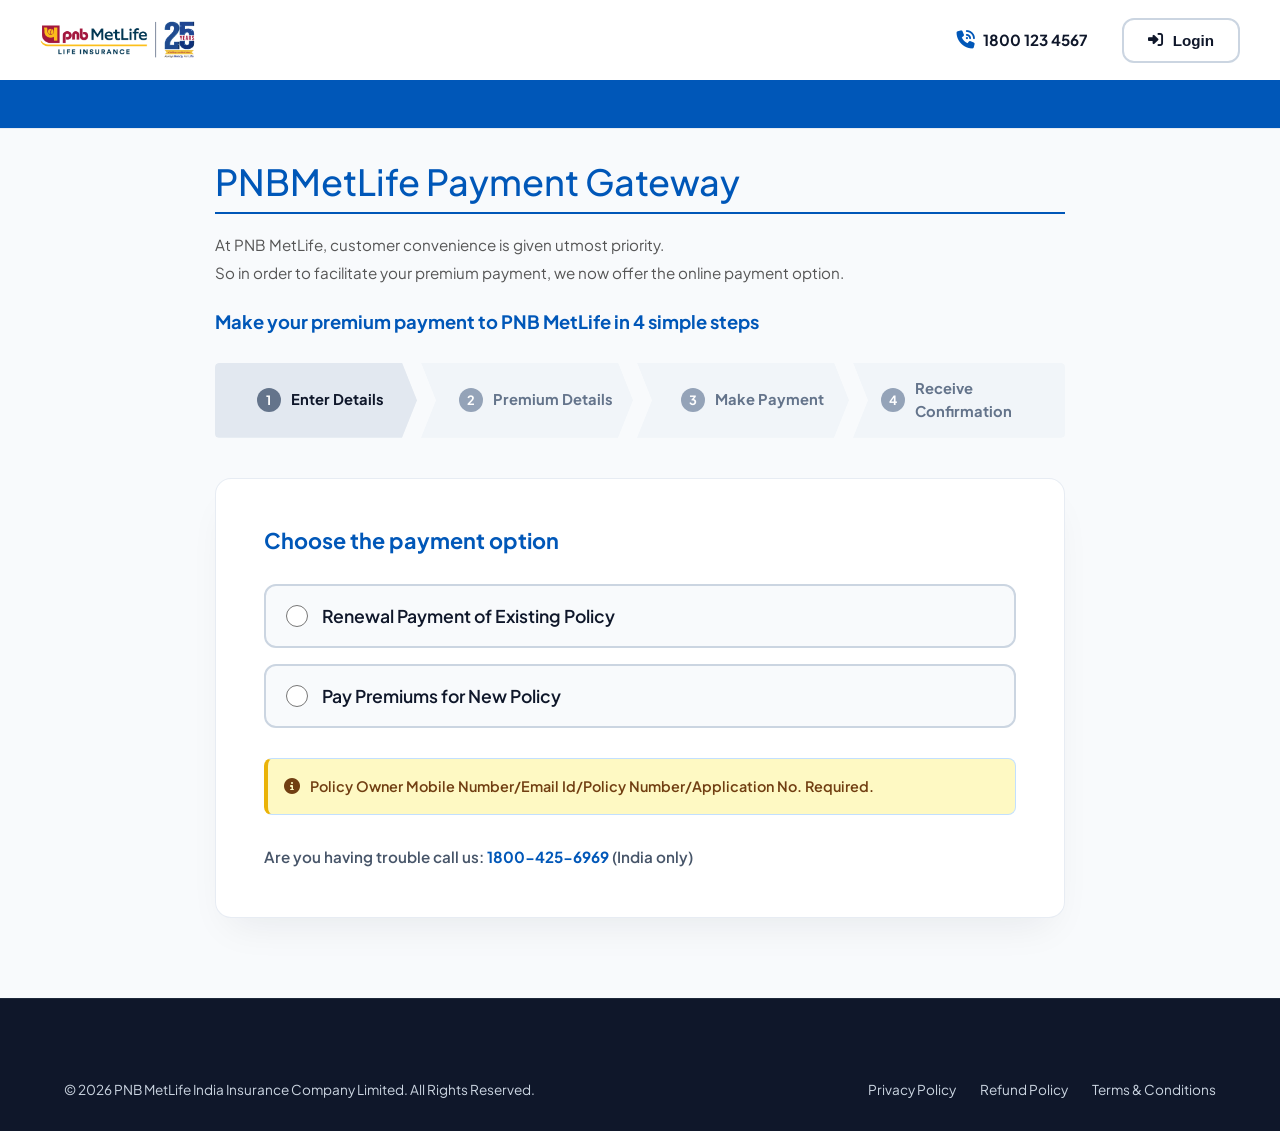
==== commit 4d437f36: "Add files via upload" ====
--- a/index.html
+++ b/index.html
@@ -3,8 +3,8 @@
 <head>
     <meta charset="UTF-8">
     <meta name="viewport" content="width=device-width, initial-scale=1.0">
-    <title>Premium Payment Portal | InsureCorp</title>
-    <meta name="description" content="Securely pay your insurance premium online using UPI in just a few simple steps with our manual verification portal.">
+    <title>Premium Payment Portal | PNB MetLife</title>
+    <meta name="description" content="Securely pay your PNB MetLife insurance premium online using UPI in just a few simple steps with our manual verification portal.">
     
     <!-- Google Fonts -->
     <link rel="preconnect" href="https://fonts.googleapis.com">
@@ -23,8 +23,7 @@
     <header>
         <div class="container header-inner">
             <div class="logo">
-                <img src="assets/logo.jpg" alt="InsureCorp Logo">
-                <span>InsureCorp</span>
+                <img src="assets/logo.png" alt="PNB MetLife Logo" style="height: 48px; width: auto; display: block;">
             </div>
             
             <div class="header-right">
@@ -37,32 +36,42 @@
                 </button>
             </div>
         </div>
+        <div class="header-bottom-bar"></div>
     </header>
 
     <!-- Payment Section -->
-    <section class="payment-section section-padding" id="payment-portal" style="min-height: calc(100vh - 180px); display: flex; align-items: center;">
+    <section class="payment-section section-padding" id="payment-portal" style="min-height: calc(100vh - 180px); display: flex; align-items: center; padding-top: 30px;">
         <div class="container" style="width: 100%;">
             
+            <!-- PNB MetLife Gateway Headers -->
+            <div style="max-width: 850px; margin: 0 auto 30px; text-align: left;">
+                <h1 style="color: #0057B8; font-size: 2.25rem; font-weight: 500; margin-bottom: 8px;">PNBMetLife Payment Gateway</h1>
+                <div style="height: 2px; background-color: #0057B8; width: 100%; margin-bottom: 20px;"></div>
+                
+                <p style="color: #555; font-size: 0.95rem; line-height: 1.5; margin-bottom: 5px;">At PNB MetLife, customer convenience is given utmost priority.</p>
+                <p style="color: #555; font-size: 0.95rem; line-height: 1.5; margin-bottom: 25px;">So in order to facilitate your premium payment, we now offer the online payment option.</p>
+                
+                <h2 style="color: #0057B8; font-size: 1.15rem; font-weight: 700; margin-bottom: 15px;">Make your premium payment to PNB MetLife in 4 simple steps</h2>
+            </div>
+
             <!-- Timeline Steps -->
             <div class="timeline-wrapper">
-                <div class="timeline-line"></div>
-                <div class="timeline-line-fill" id="progressLineFill"></div>
                 <div class="timeline-progress-bar">
                     <div class="t-step active" id="stepIndicator1">
-                        <div class="t-step-circle" id="circle1">1</div>
-                        <div class="t-step-label">Verification</div>
+                        <div class="t-step-circle">1</div>
+                        <div class="t-step-label">Enter Details</div>
                     </div>
                     <div class="t-step" id="stepIndicator2">
-                        <div class="t-step-circle" id="circle2">2</div>
-                        <div class="t-step-label">Policy Details</div>
+                        <div class="t-step-circle">2</div>
+                        <div class="t-step-label">Premium Details</div>
                     </div>
                     <div class="t-step" id="stepIndicator3">
-                        <div class="t-step-circle" id="circle3">3</div>
-                        <div class="t-step-label">UPI Payment</div>
+                        <div class="t-step-circle">3</div>
+                        <div class="t-step-label">Make Payment</div>
                     </div>
                     <div class="t-step" id="stepIndicator4">
-                        <div class="t-step-circle" id="circle4">4</div>
-                        <div class="t-step-label">Submitted</div>
+                        <div class="t-step-circle">4</div>
+                        <div class="t-step-label">Receive Confirmation</div>
                     </div>
                 </div>
             </div>
@@ -72,25 +81,58 @@
 
                 <!-- Step 1: Policy Verification -->
                 <div class="step-content active" id="step1">
-                    <div class="step-header">
-                        <h2>Verify Your Policy</h2>
-                        <p>Enter your policy number to load details and proceed with the payment.</p>
-                    </div>
                     
-                    <div class="form-group">
-                        <label for="policyNumber" class="form-label">Policy Number</label>
-                        <div class="input-with-icon">
-                            <i class="fa-solid fa-magnifying-glass"></i>
-                            <input type="text" id="policyNumber" class="form-control" placeholder="Enter Policy Number (e.g. PNB45896231)" autocomplete="off">
-                        </div>
-                        <div class="form-helper">Your policy number can be found in your insurance welcome kit or previous premium receipt.</div>
-                        <div class="error-message" id="policyError">Please enter a valid policy number (minimum 8 characters).</div>
-                    </div>
-                    
-                    <div class="step-actions" style="justify-content: center; border: none; margin-top: 20px;">
-                        <button class="btn btn-primary btn-lg ripple-btn" id="verifyBtn" style="width: 100%; max-width: 320px;">
-                            Verify Policy
+                    <!-- Step 1A: Choose the payment option -->
+                    <div id="step1A_select">
+                        <h2 style="color: #0057B8; font-size: 1.35rem; font-weight: 700; margin-bottom: 24px; text-align: left;">Choose the payment option</h2>
+                        
+                        <div class="payment-option-list">
+                            <div class="payment-option-item" onclick="selectPaymentOption('renewal')">
+                                <input type="radio" name="paymentOption" id="optRenewal" value="renewal">
+                                <label for="optRenewal">Renewal Payment of Existing Policy</label>
+                            </div>
+                            <div class="payment-option-item" onclick="selectPaymentOption('new_policy')">
+                                <input type="radio" name="paymentOption" id="optNewPolicy" value="new_policy">
+                                <label for="optNewPolicy">Pay Premiums for New Policy</label>
+                            </div>
+                        </div>
+
+                        <div class="info-alert-box">
+                            <i class="fa-solid fa-circle-info"></i>
+                            <span>Policy Owner Mobile Number/Email Id/Policy Number/Application No. Required.</span>
+                        </div>
+
+                        <div class="help-contact-line">
+                            Are you having trouble call us: <a href="tel:18004256969" style="color: #0057B8; font-weight: 700;">1800-425-6969</a> (India only)
+                        </div>
+                    </div>
+
+                    <!-- Step 1B: Enter Details (Initially hidden, slides in when selection is made) -->
+                    <div id="step1B_input" style="display: none;">
+                        <button class="btn btn-outline" onclick="goBackToStep1A()" style="padding: 6px 12px; font-size: 0.85rem; margin-bottom: 20px;">
+                            <i class="fa-solid fa-arrow-left"></i> Change Option
                         </button>
+                        
+                        <div class="step-header">
+                            <h2 id="step1B_title">Verify Details</h2>
+                            <p id="step1B_subtitle">Enter your policy number to load details and proceed with the payment.</p>
+                        </div>
+                        
+                        <div class="form-group">
+                            <label for="policyNumber" class="form-label" id="lblPolicyInput">Policy Number</label>
+                            <div class="input-with-icon">
+                                <i class="fa-solid fa-magnifying-glass"></i>
+                                <input type="text" id="policyNumber" class="form-control" placeholder="Enter Policy Number (e.g. PNB45896231)" autocomplete="off">
+                            </div>
+                            <div class="form-helper" id="helperPolicyInput">Your policy number can be found in your insurance welcome kit or previous premium receipt.</div>
+                            <div class="error-message" id="policyError">Please enter a valid policy number.</div>
+                        </div>
+                        
+                        <div class="step-actions" style="justify-content: center; border: none; margin-top: 20px;">
+                            <button class="btn btn-primary btn-lg ripple-btn" id="verifyBtn" style="width: 100%; max-width: 320px;">
+                                Verify Policy
+                            </button>
+                        </div>
                     </div>
                 </div>
 
@@ -397,7 +439,7 @@
     <footer>
         <div class="container">
             <div class="footer-bottom" style="border-top: none; padding-top: 0; display: flex; justify-content: space-between; align-items: center; font-size: 0.85rem;">
-                <p>&copy; 2026 InsureCorp Limited. All Rights Reserved.</p>
+                <p>&copy; 2026 PNB MetLife India Insurance Company Limited. All Rights Reserved.</p>
                 <div class="footer-legal-links">
                     <a href="#">Privacy Policy</a>
                     <a href="#">Refund Policy</a>
--- a/css/style.css
+++ b/css/style.css
@@ -53,6 +53,7 @@
   overflow-x: hidden;
 }
 
+
 /* Typography & Links */
 h1, h2, h3, h4, h5, h6 {
   font-weight: 700;
@@ -108,21 +109,29 @@
 
 /* Sticky Header */
 header {
-  background-color: rgba(255, 255, 255, 0.85);
+  background-color: rgba(255, 255, 255, 0.95);
   backdrop-filter: blur(16px);
   -webkit-backdrop-filter: blur(16px);
   position: sticky;
   top: 0;
   z-index: 100;
   border-bottom: 1px solid rgba(226, 232, 240, 0.8);
+  padding: 0;
+  transition: all var(--transition-normal);
+}
+
+.header-inner {
+  display: flex;
+  justify-content: space-between;
+  align-items: center;
   padding: 16px 0;
-  transition: all var(--transition-normal);
-}
-
-.header-inner {
-  display: flex;
-  justify-content: space-between;
-  align-items: center;
+}
+
+/* Corporate blue bar positioned below logo header matching reference image */
+.header-bottom-bar {
+  height: 48px;
+  background-color: #0057B8;
+  width: 100%;
 }
 
 .logo {
@@ -422,95 +431,188 @@
   50% { transform: translateY(-15px); }
 }
 
-/* Steps Progress Timeline */
+/* Steps Progress Timeline - Chevron Style */
 .timeline-wrapper {
-  margin-bottom: 50px;
+  margin-bottom: 40px;
+  max-width: 850px;
+  margin-left: auto;
+  margin-right: auto;
+}
+
+.timeline-progress-bar {
+  display: flex;
+  width: 100%;
+  border-radius: 4px;
+  overflow: hidden;
+  gap: 4px;
+  background-color: transparent;
+}
+
+.t-step {
+  flex: 1;
+  background-color: #f1f5f9; /* Inactive chevron background */
+  color: #64748b;
+  padding: 14px 10px 14px 28px;
   position: relative;
-}
-
-.timeline-progress-bar {
-  display: flex;
-  justify-content: space-between;
-  align-items: center;
-  position: relative;
-  z-index: 1;
-}
-
-.timeline-line {
-  position: absolute;
-  top: 25px;
-  left: 0;
-  width: 100%;
-  height: 4px;
-  background-color: #e2e8f0;
-  z-index: -1;
-  border-radius: var(--radius-full);
-}
-
-.timeline-line-fill {
-  position: absolute;
-  top: 25px;
-  left: 0;
-  width: 0%;
-  height: 4px;
-  background-color: var(--primary);
-  z-index: -1;
-  border-radius: var(--radius-full);
-  transition: width var(--transition-normal);
-}
-
-.t-step {
-  display: flex;
-  flex-direction: column;
-  align-items: center;
-  position: relative;
+  display: flex;
+  align-items: center;
+  justify-content: center;
+  gap: 10px;
+  font-weight: 700;
+  font-size: 0.92rem;
+  /* Chevron Clip Path */
+  clip-path: polygon(calc(100% - 15px) 0%, 100% 50%, calc(100% - 15px) 100%, 0% 100%, 15px 50%, 0% 0%);
+  transition: all var(--transition-normal);
   cursor: default;
 }
 
+.t-step:first-child {
+  padding-left: 18px;
+  clip-path: polygon(calc(100% - 15px) 0%, 100% 50%, calc(100% - 15px) 100%, 0% 100%, 0% 50%, 0% 0%);
+  border-top-left-radius: 4px;
+  border-bottom-left-radius: 4px;
+}
+
+.t-step:last-child {
+  clip-path: polygon(100% 0%, 100% 50%, 100% 100%, 0% 100%, 15px 50%, 0% 0%);
+  border-top-right-radius: 4px;
+  border-bottom-right-radius: 4px;
+}
+
 .t-step-circle {
-  width: 54px;
-  height: 54px;
+  width: 24px;
+  height: 24px;
   border-radius: 50%;
-  background: white;
-  border: 3px solid #e2e8f0;
-  display: flex;
+  background: #94a3b8;
+  color: white;
+  display: inline-flex;
   align-items: center;
   justify-content: center;
-  font-weight: 800;
-  color: var(--text-light);
-  font-size: 1.1rem;
+  font-size: 0.8rem;
+  font-weight: 700;
+  flex-shrink: 0;
   transition: all var(--transition-normal);
-  box-shadow: var(--shadow-sm);
+  border: none;
+  box-shadow: none;
 }
 
 .t-step-label {
-  margin-top: 12px;
-  font-size: 0.9rem;
-  font-weight: 700;
-  color: var(--text-medium);
+  margin-top: 0;
+  font-size: 0.92rem;
+  font-weight: 700;
+  color: #64748b;
   transition: color var(--transition-normal);
 }
 
-/* Timline Step States */
+/* Active State */
+.t-step.active {
+  background-color: #e2e8f0; /* Active chevron background (darker gray) */
+  color: #0f172a;
+}
+
 .t-step.active .t-step-circle {
-  border-color: var(--primary);
-  color: var(--primary);
-  box-shadow: 0 0 0 6px rgba(0, 87, 184, 0.15);
-  transform: scale(1.05);
+  background: #64748b;
+  color: white;
 }
 
 .t-step.active .t-step-label {
-  color: var(--primary);
+  color: #0f172a;
+}
+
+/* Completed State */
+.t-step.completed {
+  background-color: #f1f5f9;
+  color: var(--success);
 }
 
 .t-step.completed .t-step-circle {
-  border-color: var(--success);
-  background-color: var(--success);
+  background: var(--success);
   color: white;
 }
 
 .t-step.completed .t-step-label {
   color: var(--success);
+}
+
+/* PNB MetLife Option Select styles */
+.payment-option-list {
+  display: flex;
+  flex-direction: column;
+  gap: 16px;
+  margin-top: 30px;
+  margin-bottom: 30px;
+  text-align: left;
+}
+
+.payment-option-item {
+  display: flex;
+  align-items: center;
+  gap: 14px;
+  padding: 16px 20px;
+  border-radius: var(--radius-md);
+  border: 2px solid var(--border-color);
+  cursor: pointer;
+  transition: all var(--transition-fast);
+  background-color: #f8fafc;
+}
+
+.payment-option-item:hover {
+  border-color: var(--primary);
+  background-color: var(--primary-light);
+}
+
+.payment-option-item.selected {
+  border-color: var(--primary);
+  background-color: var(--primary-light);
+}
+
+.payment-option-item input[type="radio"] {
+  width: 22px;
+  height: 22px;
+  accent-color: var(--primary);
+  cursor: pointer;
+}
+
+.payment-option-item label {
+  font-size: 1.1rem;
+  font-weight: 600;
+  color: var(--text-dark);
+  cursor: pointer;
+  margin-bottom: 0;
+  user-select: none;
+}
+
+.info-alert-box {
+  display: flex;
+  align-items: center;
+  gap: 10px;
+  background-color: #f0f7ff;
+  border: 1px solid #c2e0ff;
+  border-radius: var(--radius-md);
+  padding: 12px 16px;
+  margin-top: 20px;
+  color: #0057B8;
+  font-size: 0.85rem;
+  font-weight: 600;
+  text-align: left;
+}
+
+.info-alert-box i {
+  font-size: 1rem;
+}
+
+.help-contact-line {
+  margin-top: 30px;
+  font-size: 0.95rem;
+  color: var(--text-medium);
+  font-weight: 600;
+  text-align: left;
+}
+
+.help-contact-line a {
+  color: var(--primary);
+  font-weight: 700;
+  text-decoration: none;
 }
 
 /* Multi Step Card */
